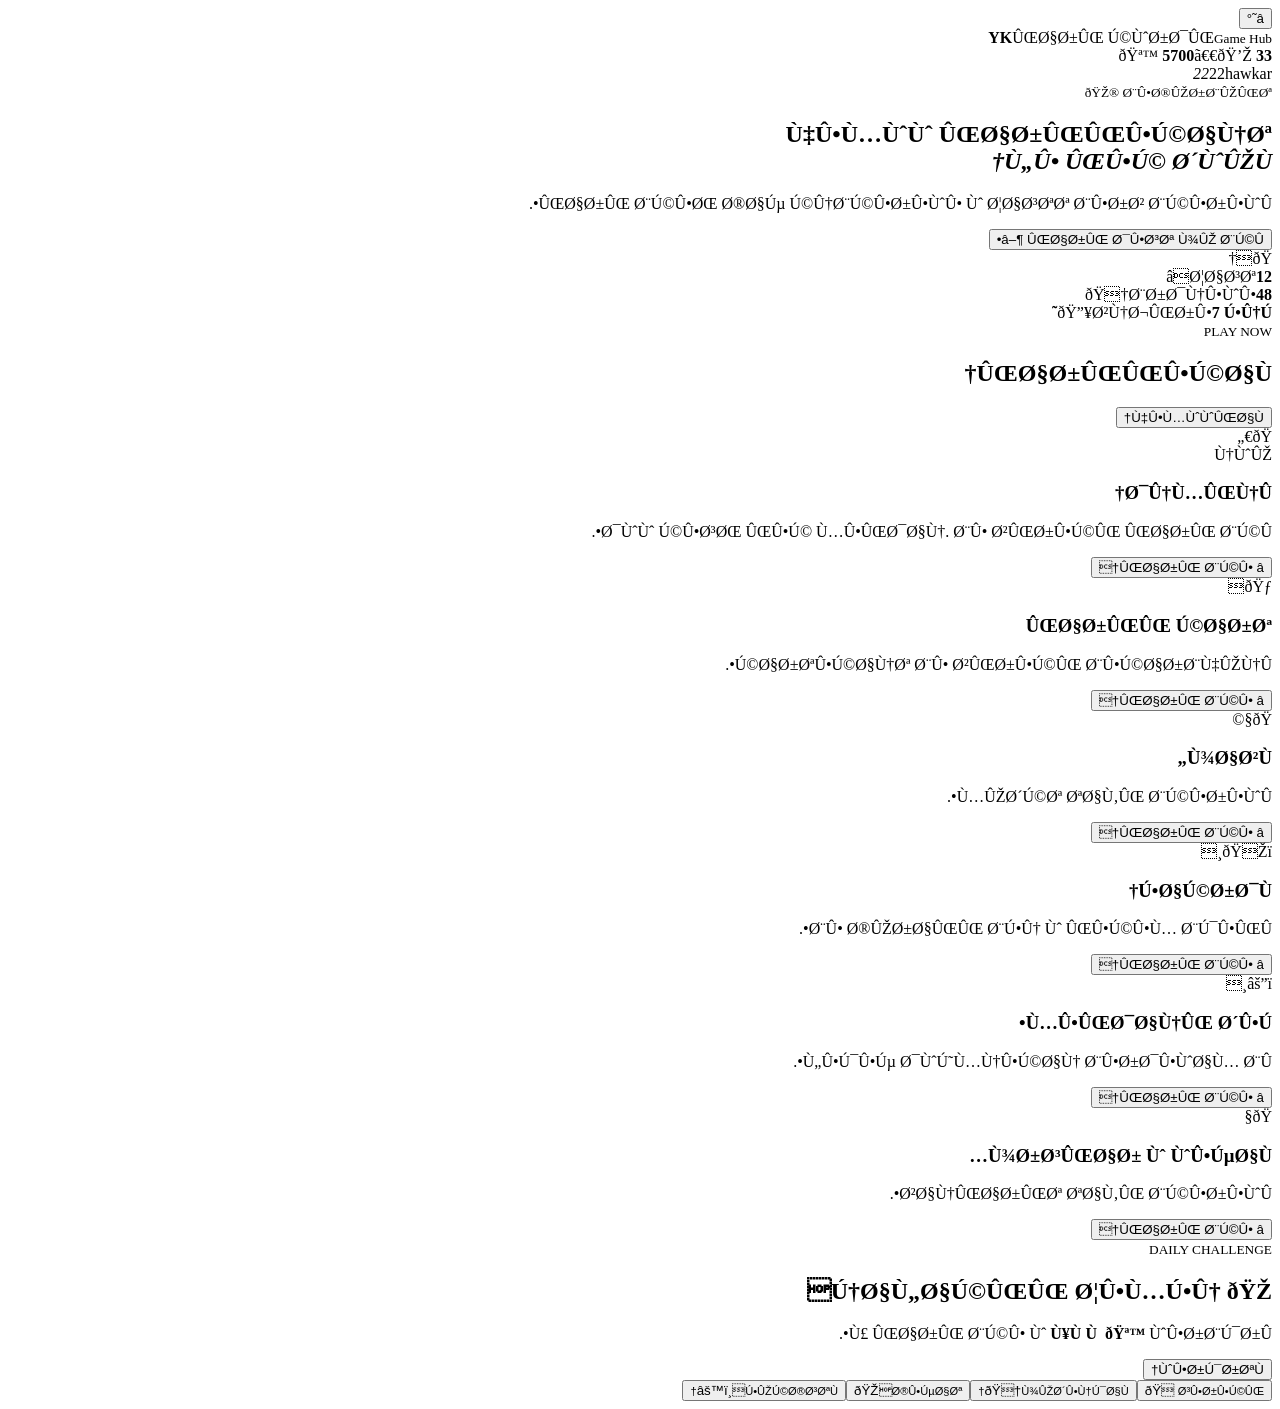
==== index.html @ a03d908a "Add initial HTML structure for game hub" ====
<!doctype html><html lang="ckb" dir="rtl"><head><meta charset="utf-8"><meta name="viewport" content="width=device-width,initial-scale=1"><title>ÛŒØ§Ø±ÛŒ Ú©ÙˆØ±Ø¯ÛŒ</title><link rel="stylesheet" href="style.css"></head><body><div class="app"><header><button class="circle" id="menu">â˜°</button><div class="brand"><b>YK</b><span>ÛŒØ§Ø±ÛŒ Ú©ÙˆØ±Ø¯ÛŒ<small>Game Hub</small></span></div><div class="wallet">ðŸª™ <strong id="coins">5700</strong>ã€€ðŸ’Ž <strong>33</strong></div><div class="user"><i>22</i><span>22hawkar</span></div></header><main><section class="hero"><div><small>ðŸŽ® Ø¨Û•Ø®ÛŽØ±Ø¨ÛŽÛŒØª</small><h1>Ù‡Û•Ù…ÙˆÙˆ ÛŒØ§Ø±ÛŒÛŒÛ•Ú©Ø§Ù†Øª<br><em>Ù„Û• ÛŒÛ•Ú© Ø´ÙˆÛŽÙ†</em></h1><p>ÛŒØ§Ø±ÛŒ Ø¨Ú©Û•ØŒ Ø®Ø§Úµ Ú©Û†Ø¨Ú©Û•Ø±Û•ÙˆÛ• Ùˆ Ø¦Ø§Ø³ØªØª Ø¨Û•Ø±Ø² Ø¨Ú©Û•Ø±Û•ÙˆÛ•.</p><button class="gold" onclick="document.querySelector('#games').scrollIntoView({behavior:'smooth'})">â–¶ ÛŒØ§Ø±ÛŒ Ø¯Û•Ø³Øª Ù¾ÛŽ Ø¨Ú©Û•</button></div><div class="trophy">ðŸ†</div></section><section class="stats"><div>â­<span>Ø¦Ø§Ø³Øª<strong>12</strong></span></div><div>ðŸ†<span>Ø¨Ø±Ø¯Ù†Û•ÙˆÛ•<strong>48</strong></span></div><div>ðŸ”¥<span>Ø²Ù†Ø¬ÛŒØ±Û•<strong>7 Ú•Û†Ú˜</strong></span></div></section><section id="games"><div class="title"><div><small>PLAY NOW</small><h2>ÛŒØ§Ø±ÛŒÛŒÛ•Ú©Ø§Ù†</h2></div><button class="filter">Ù‡Û•Ù…ÙˆÙˆÛŒØ§Ù†</button></div><div class="grid"><article class="card green"><div class="icon">ðŸ€„</div><label>Ù†ÙˆÛŽ</label><h3>Ø¯Û†Ù…ÛŒÙ†Û†</h3><p>Ø¯ÙˆÙˆ Ú©Û•Ø³ØŒ ÛŒÛ•Ú© Ù…Û•ÛŒØ¯Ø§Ù†. Ø¨Û• Ø²ÛŒØ±Û•Ú©ÛŒ ÛŒØ§Ø±ÛŒ Ø¨Ú©Û•.</p><button onclick="play('Ø¯Û†Ù…ÛŒÙ†Û†')">ÛŒØ§Ø±ÛŒ Ø¨Ú©Û• â†</button></article><article class="card"><div class="icon">ðŸƒ</div><h3>ÛŒØ§Ø±ÛŒÛŒ Ú©Ø§Ø±Øª</h3><p>Ú©Ø§Ø±ØªÛ•Ú©Ø§Ù†Øª Ø¨Û• Ø²ÛŒØ±Û•Ú©ÛŒ Ø¨Û•Ú©Ø§Ø±Ø¨Ù‡ÛŽÙ†Û•.</p><button onclick="play('Ú©Ø§Ø±Øª')">ÛŒØ§Ø±ÛŒ Ø¨Ú©Û• â†</button></article><article class="card"><div class="icon">ðŸ§©</div><h3>Ù¾Ø§Ø²Ù„</h3><p>Ù…ÛŽØ´Ú©Øª ØªØ§Ù‚ÛŒ Ø¨Ú©Û•Ø±Û•ÙˆÛ•.</p><button onclick="play('Ù¾Ø§Ø²Ù„')">ÛŒØ§Ø±ÛŒ Ø¨Ú©Û• â†</button></article><article class="card"><div class="icon">ðŸŽï¸</div><h3>Ú•Ø§Ú©Ø±Ø¯Ù†</h3><p>Ø¨Û• Ø®ÛŽØ±Ø§ÛŒÛŒ Ø¨Ú•Û† Ùˆ ÛŒÛ•Ú©Û•Ù… Ø¨Ú¯Û•ÛŒÛ•.</p><button onclick="play('Ú•Ø§Ú©Ø±Ø¯Ù†')">ÛŒØ§Ø±ÛŒ Ø¨Ú©Û• â†</button></article><article class="card"><div class="icon">âš”ï¸</div><h3>Ù…Û•ÛŒØ¯Ø§Ù†ÛŒ Ø´Û•Ú•</h3><p>Ù„Û•Ú¯Û•Úµ Ø¯ÙˆÚ˜Ù…Ù†Û•Ú©Ø§Ù† Ø¨Û•Ø±Ø¯Û•ÙˆØ§Ù… Ø¨Û•.</p><button onclick="play('Ø´Û•Ú•')">ÛŒØ§Ø±ÛŒ Ø¨Ú©Û• â†</button></article><article class="card"><div class="icon">ðŸ§ </div><h3>Ù¾Ø±Ø³ÛŒØ§Ø± Ùˆ ÙˆÛ•ÚµØ§Ù…</h3><p>Ø²Ø§Ù†ÛŒØ§Ø±ÛŒØª ØªØ§Ù‚ÛŒ Ø¨Ú©Û•Ø±Û•ÙˆÛ•.</p><button onclick="play('Quiz')">ÛŒØ§Ø±ÛŒ Ø¨Ú©Û• â†</button></article></div></section><section class="daily"><div><small>DAILY CHALLENGE</small><h2>Ú†Ø§Ù„Ø§Ú©ÛŒÛŒ Ø¦Û•Ù…Ú•Û† ðŸŽ</h2><p>Ù£ ÛŒØ§Ø±ÛŒ Ø¨Ú©Û• Ùˆ <b>Ù¥Ù Ù  ðŸª™</b> ÙˆÛ•Ø±Ø¨Ú¯Ø±Û•.</p></div><div class="bar"><i id="bar"></i></div><button class="gold" onclick="reward()">ÙˆÛ•Ø±Ú¯Ø±ØªÙ†</button></section></main><nav><button class="active">ðŸ <small>Ø³Û•Ø±Û•Ú©ÛŒ</small></button><button>ðŸ†<small>Ù¾ÛŽØ´Û•Ù†Ú¯Ø§Ù†</small></button><button>ðŸŽ<small>Ø®Û•ÚµØ§Øª</small></button><button>âš™ï¸<small>Ú•ÛŽÚ©Ø®Ø³ØªÙ†</small></button></nav><div id="toast"></div></div><script src="app.js"></script></body></html>
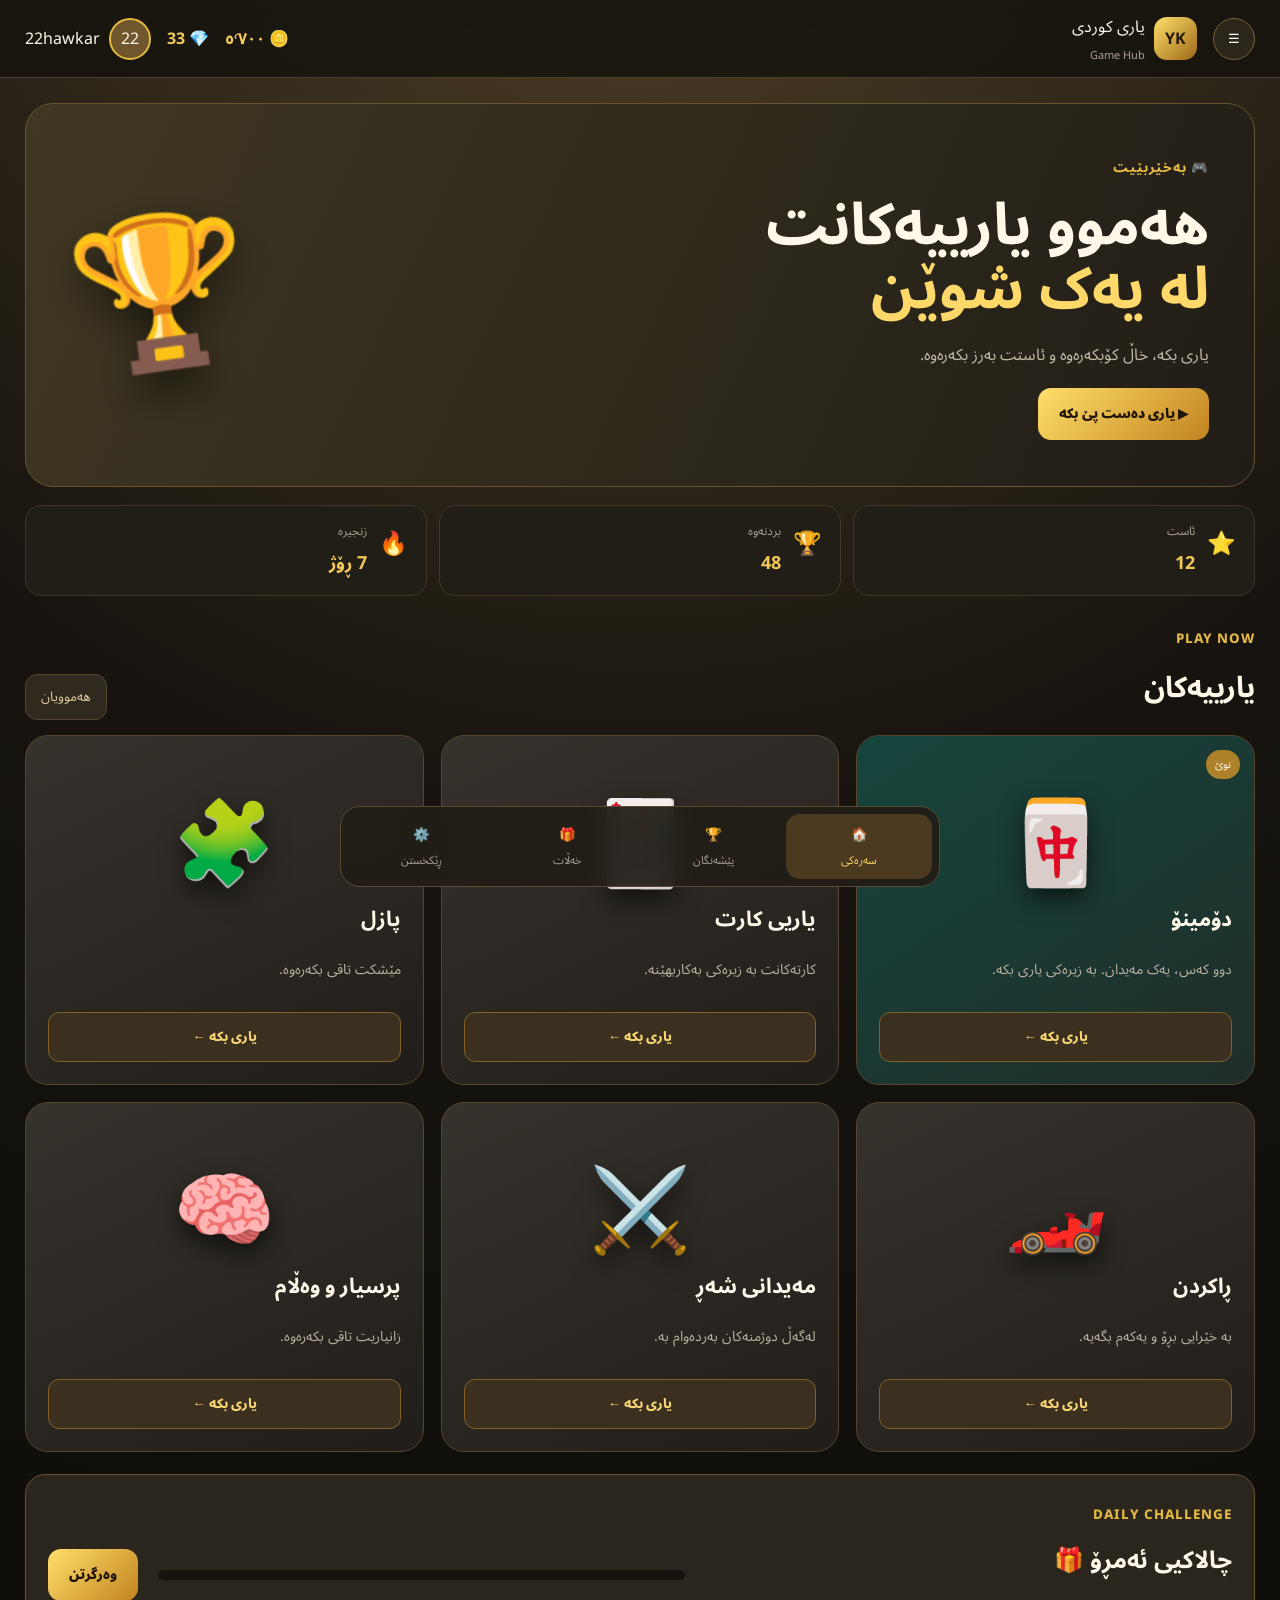
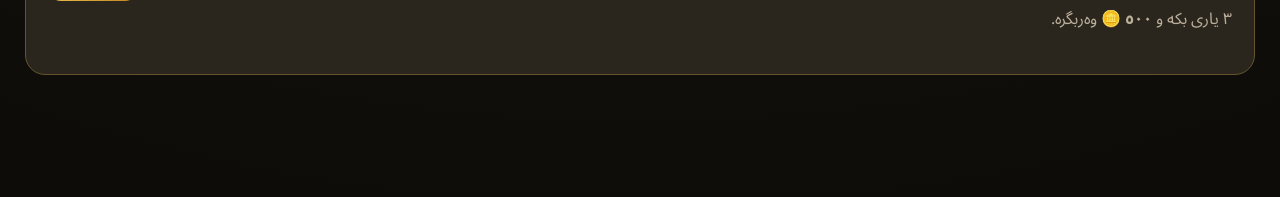
==== commit dc6eb0a1: "Add files via upload" ====
--- a/index.html
+++ b/index.html
@@ -1 +1 @@
-<!doctype html><html lang="ckb" dir="rtl"><head><meta charset="utf-8"><meta name="viewport" content="width=device-width,initial-scale=1"><title>ÛŒØ§Ø±ÛŒ Ú©ÙˆØ±Ø¯ÛŒ</title><link rel="stylesheet" href="style.css"></head><body><div class="app"><header><button class="circle" id="menu">â˜°</button><div class="brand"><b>YK</b><span>ÛŒØ§Ø±ÛŒ Ú©ÙˆØ±Ø¯ÛŒ<small>Game Hub</small></span></div><div class="wallet">ðŸª™ <strong id="coins">5700</strong>ã€€ðŸ’Ž <strong>33</strong></div><div class="user"><i>22</i><span>22hawkar</span></div></header><main><section class="hero"><div><small>ðŸŽ® Ø¨Û•Ø®ÛŽØ±Ø¨ÛŽÛŒØª</small><h1>Ù‡Û•Ù…ÙˆÙˆ ÛŒØ§Ø±ÛŒÛŒÛ•Ú©Ø§Ù†Øª<br><em>Ù„Û• ÛŒÛ•Ú© Ø´ÙˆÛŽÙ†</em></h1><p>ÛŒØ§Ø±ÛŒ Ø¨Ú©Û•ØŒ Ø®Ø§Úµ Ú©Û†Ø¨Ú©Û•Ø±Û•ÙˆÛ• Ùˆ Ø¦Ø§Ø³ØªØª Ø¨Û•Ø±Ø² Ø¨Ú©Û•Ø±Û•ÙˆÛ•.</p><button class="gold" onclick="document.querySelector('#games').scrollIntoView({behavior:'smooth'})">â–¶ ÛŒØ§Ø±ÛŒ Ø¯Û•Ø³Øª Ù¾ÛŽ Ø¨Ú©Û•</button></div><div class="trophy">ðŸ†</div></section><section class="stats"><div>â­<span>Ø¦Ø§Ø³Øª<strong>12</strong></span></div><div>ðŸ†<span>Ø¨Ø±Ø¯Ù†Û•ÙˆÛ•<strong>48</strong></span></div><div>ðŸ”¥<span>Ø²Ù†Ø¬ÛŒØ±Û•<strong>7 Ú•Û†Ú˜</strong></span></div></section><section id="games"><div class="title"><div><small>PLAY NOW</small><h2>ÛŒØ§Ø±ÛŒÛŒÛ•Ú©Ø§Ù†</h2></div><button class="filter">Ù‡Û•Ù…ÙˆÙˆÛŒØ§Ù†</button></div><div class="grid"><article class="card green"><div class="icon">ðŸ€„</div><label>Ù†ÙˆÛŽ</label><h3>Ø¯Û†Ù…ÛŒÙ†Û†</h3><p>Ø¯ÙˆÙˆ Ú©Û•Ø³ØŒ ÛŒÛ•Ú© Ù…Û•ÛŒØ¯Ø§Ù†. Ø¨Û• Ø²ÛŒØ±Û•Ú©ÛŒ ÛŒØ§Ø±ÛŒ Ø¨Ú©Û•.</p><button onclick="play('Ø¯Û†Ù…ÛŒÙ†Û†')">ÛŒØ§Ø±ÛŒ Ø¨Ú©Û• â†</button></article><article class="card"><div class="icon">ðŸƒ</div><h3>ÛŒØ§Ø±ÛŒÛŒ Ú©Ø§Ø±Øª</h3><p>Ú©Ø§Ø±ØªÛ•Ú©Ø§Ù†Øª Ø¨Û• Ø²ÛŒØ±Û•Ú©ÛŒ Ø¨Û•Ú©Ø§Ø±Ø¨Ù‡ÛŽÙ†Û•.</p><button onclick="play('Ú©Ø§Ø±Øª')">ÛŒØ§Ø±ÛŒ Ø¨Ú©Û• â†</button></article><article class="card"><div class="icon">ðŸ§©</div><h3>Ù¾Ø§Ø²Ù„</h3><p>Ù…ÛŽØ´Ú©Øª ØªØ§Ù‚ÛŒ Ø¨Ú©Û•Ø±Û•ÙˆÛ•.</p><button onclick="play('Ù¾Ø§Ø²Ù„')">ÛŒØ§Ø±ÛŒ Ø¨Ú©Û• â†</button></article><article class="card"><div class="icon">ðŸŽï¸</div><h3>Ú•Ø§Ú©Ø±Ø¯Ù†</h3><p>Ø¨Û• Ø®ÛŽØ±Ø§ÛŒÛŒ Ø¨Ú•Û† Ùˆ ÛŒÛ•Ú©Û•Ù… Ø¨Ú¯Û•ÛŒÛ•.</p><button onclick="play('Ú•Ø§Ú©Ø±Ø¯Ù†')">ÛŒØ§Ø±ÛŒ Ø¨Ú©Û• â†</button></article><article class="card"><div class="icon">âš”ï¸</div><h3>Ù…Û•ÛŒØ¯Ø§Ù†ÛŒ Ø´Û•Ú•</h3><p>Ù„Û•Ú¯Û•Úµ Ø¯ÙˆÚ˜Ù…Ù†Û•Ú©Ø§Ù† Ø¨Û•Ø±Ø¯Û•ÙˆØ§Ù… Ø¨Û•.</p><button onclick="play('Ø´Û•Ú•')">ÛŒØ§Ø±ÛŒ Ø¨Ú©Û• â†</button></article><article class="card"><div class="icon">ðŸ§ </div><h3>Ù¾Ø±Ø³ÛŒØ§Ø± Ùˆ ÙˆÛ•ÚµØ§Ù…</h3><p>Ø²Ø§Ù†ÛŒØ§Ø±ÛŒØª ØªØ§Ù‚ÛŒ Ø¨Ú©Û•Ø±Û•ÙˆÛ•.</p><button onclick="play('Quiz')">ÛŒØ§Ø±ÛŒ Ø¨Ú©Û• â†</button></article></div></section><section class="daily"><div><small>DAILY CHALLENGE</small><h2>Ú†Ø§Ù„Ø§Ú©ÛŒÛŒ Ø¦Û•Ù…Ú•Û† ðŸŽ</h2><p>Ù£ ÛŒØ§Ø±ÛŒ Ø¨Ú©Û• Ùˆ <b>Ù¥Ù Ù  ðŸª™</b> ÙˆÛ•Ø±Ø¨Ú¯Ø±Û•.</p></div><div class="bar"><i id="bar"></i></div><button class="gold" onclick="reward()">ÙˆÛ•Ø±Ú¯Ø±ØªÙ†</button></section></main><nav><button class="active">ðŸ <small>Ø³Û•Ø±Û•Ú©ÛŒ</small></button><button>ðŸ†<small>Ù¾ÛŽØ´Û•Ù†Ú¯Ø§Ù†</small></button><button>ðŸŽ<small>Ø®Û•ÚµØ§Øª</small></button><button>âš™ï¸<small>Ú•ÛŽÚ©Ø®Ø³ØªÙ†</small></button></nav><div id="toast"></div></div><script src="app.js"></script></body></html>
+<!doctype html><html lang="ckb" dir="rtl"><head><meta charset="utf-8"><meta name="viewport" content="width=device-width,initial-scale=1"><title>یاری کوردی</title><link rel="stylesheet" href="style.css"></head><body><div class="app"><header><button class="circle" id="menu">☰</button><div class="brand"><b>YK</b><span>یاری کوردی<small>Game Hub</small></span></div><div class="wallet">🪙 <strong id="coins">5700</strong>　💎 <strong>33</strong></div><div class="user"><i>22</i><span>22hawkar</span></div></header><main><section class="hero"><div><small>🎮 بەخێربێیت</small><h1>هەموو یارییەکانت<br><em>لە یەک شوێن</em></h1><p>یاری بکە، خاڵ کۆبکەرەوە و ئاستت بەرز بکەرەوە.</p><button class="gold" onclick="document.querySelector('#games').scrollIntoView({behavior:'smooth'})">▶ یاری دەست پێ بکە</button></div><div class="trophy">🏆</div></section><section class="stats"><div>⭐<span>ئاست<strong>12</strong></span></div><div>🏆<span>بردنەوە<strong>48</strong></span></div><div>🔥<span>زنجیرە<strong>7 ڕۆژ</strong></span></div></section><section id="games"><div class="title"><div><small>PLAY NOW</small><h2>یارییەکان</h2></div><button class="filter">هەموویان</button></div><div class="grid"><article class="card green"><div class="icon">🀄</div><label>نوێ</label><h3>دۆمینۆ</h3><p>دوو کەس، یەک مەیدان. بە زیرەکی یاری بکە.</p><button onclick="play('دۆمینۆ')">یاری بکە ←</button></article><article class="card"><div class="icon">🃏</div><h3>یاریی کارت</h3><p>کارتەکانت بە زیرەکی بەکاربهێنە.</p><button onclick="play('کارت')">یاری بکە ←</button></article><article class="card"><div class="icon">🧩</div><h3>پازل</h3><p>مێشکت تاقی بکەرەوە.</p><button onclick="play('پازل')">یاری بکە ←</button></article><article class="card"><div class="icon">🏎️</div><h3>ڕاکردن</h3><p>بە خێرایی بڕۆ و یەکەم بگەیە.</p><button onclick="play('ڕاکردن')">یاری بکە ←</button></article><article class="card"><div class="icon">⚔️</div><h3>مەیدانی شەڕ</h3><p>لەگەڵ دوژمنەکان بەردەوام بە.</p><button onclick="play('شەڕ')">یاری بکە ←</button></article><article class="card"><div class="icon">🧠</div><h3>پرسیار و وەڵام</h3><p>زانیاریت تاقی بکەرەوە.</p><button onclick="play('Quiz')">یاری بکە ←</button></article></div></section><section class="daily"><div><small>DAILY CHALLENGE</small><h2>چالاکیی ئەمڕۆ 🎁</h2><p>٣ یاری بکە و <b>٥٠٠ 🪙</b> وەربگرە.</p></div><div class="bar"><i id="bar"></i></div><button class="gold" onclick="reward()">وەرگرتن</button></section></main><nav><button class="active">🏠<small>سەرەکی</small></button><button>🏆<small>پێشەنگان</small></button><button>🎁<small>خەڵات</small></button><button>⚙️<small>ڕێکخستن</small></button></nav><div id="toast"></div></div><script src="app.js"></script></body></html>
--- a/style.css
+++ b/style.css
@@ -0,0 +1 @@
+@import url('https://fonts.googleapis.com/css2?family=Noto+Sans+Arabic:wght@400;600;700;800&display=swap');*{box-sizing:border-box}body{margin:0;background:radial-gradient(circle at 50% -10%,#514128,#17140f 48%,#0d0c09);color:#fff8e8;font-family:'Noto Sans Arabic',sans-serif}.app{max-width:1400px;margin:auto;padding-bottom:100px}header{height:78px;display:flex;align-items:center;gap:16px;padding:0 25px;background:#15130ed9;border-bottom:1px solid #4c412e;position:sticky;top:0;z-index:5;backdrop-filter:blur(12px)}button{font-family:inherit;cursor:pointer}.circle{width:42px;height:42px;border-radius:50%;border:1px solid #76633b;background:#2b251a;color:white}.brand{display:flex;gap:9px;align-items:center}.brand>b{width:43px;height:43px;border-radius:13px;display:grid;place-items:center;background:linear-gradient(135deg,#ffe06a,#9e6818);color:#24190a}.brand small{display:block;color:#aaa08d;font-size:11px}.wallet{margin-right:auto;color:#f4cb5b}.user{display:flex;gap:9px;align-items:center}.user i{font-style:normal;background:#70562d;border:2px solid #e4b93e;border-radius:50%;width:42px;height:42px;display:grid;place-items:center}.hero{margin:25px 25px 18px;padding:38px 45px;border:1px solid #665431;border-radius:28px;min-height:295px;background:linear-gradient(115deg,#403722,#201d17);display:flex;justify-content:space-between;align-items:center;overflow:hidden}.hero small,.daily small,.title small{color:#e3b744;font-weight:800;letter-spacing:1px}.hero h1{font-size:clamp(34px,5vw,58px);line-height:1.1;margin:10px 0}.hero em{font-style:normal;color:#ffd86a}.hero p{color:#c3b9a8}.trophy{font-size:145px;filter:drop-shadow(0 20px 20px #0008);transform:rotate(-8deg)}.gold{border:0;border-radius:13px;padding:12px 21px;background:linear-gradient(135deg,#ffdf6b,#c38320);color:#211709;font-weight:900}.stats{margin:0 25px 25px;display:grid;grid-template-columns:repeat(3,1fr);gap:12px}.stats div{background:#211d17;border:1px solid #403727;border-radius:16px;padding:13px 18px;font-size:23px;display:flex;gap:12px}.stats span{font-size:12px;color:#aaa08f}.stats strong{display:block;color:#f2c958;font-size:18px}.title{margin:0 25px 15px;display:flex;justify-content:space-between;align-items:end}.title h2{margin:2px 0;font-size:29px}.filter{background:#30291e;color:#dbc89e;border:1px solid #55472e;border-radius:12px;padding:8px 15px}.grid{padding:0 25px;display:grid;grid-template-columns:repeat(3,1fr);gap:17px}.card{position:relative;min-height:315px;padding:22px;border:1px solid #55462c;border-radius:23px;background:linear-gradient(155deg,#36322c,#211e19);overflow:hidden;transition:.2s}.card:hover{transform:translateY(-5px);border-color:#bd923a}.card.green{background:linear-gradient(145deg,#15453d,#202d29)}.card label{position:absolute;top:14px;right:14px;background:#ad8129;padding:3px 9px;border-radius:15px;font-size:11px}.icon{height:135px;display:grid;place-items:center;font-size:82px;filter:drop-shadow(0 10px 12px #0009)}.card h3{font-size:21px;margin:4px 0}.card p{color:#b9af9e;font-size:14px;min-height:43px}.card>button{width:100%;padding:10px;border-radius:11px;border:1px solid #806128;background:#3b3020;color:#f7d474;font-weight:800}.daily{margin:22px 25px;border:1px solid #665431;border-radius:20px;background:#2b261d;padding:22px;display:grid;grid-template-columns:1fr 1fr auto;gap:20px;align-items:center}.daily h2{margin:4px 0}.daily p{color:#bcb09d}.bar{height:10px;background:#17140f;border-radius:20px;overflow:hidden}.bar i{display:block;height:100%;width:66%;background:linear-gradient(90deg,#d89c2d,#ffe27a)}nav{position:fixed;bottom:13px;left:50%;transform:translateX(-50%);width:min(600px,92vw);padding:7px;display:grid;grid-template-columns:repeat(4,1fr);background:#211d17ee;border:1px solid #5a4a31;border-radius:20px;z-index:8;backdrop-filter:blur(15px)}nav button{background:none;border:0;color:#aaa08e;border-radius:14px;padding:7px}nav button.active{background:#4b3a20;color:#ffd765}nav small{display:block}#toast{position:fixed;top:92px;left:50%;transform:translate(-50%,-20px);opacity:0;background:#f0c75d;color:#211709;padding:11px 19px;border-radius:12px;font-weight:800;transition:.2s;z-index:10}#toast.show{opacity:1;transform:translate(-50%,0)}@media(max-width:800px){.grid{grid-template-columns:repeat(2,1fr)}.hero{padding:28px}.trophy{font-size:90px}.daily{grid-template-columns:1fr}}@media(max-width:550px){header{padding:0 10px}.user span{display:none}.wallet{font-size:12px}.hero{margin:14px;min-height:260px}.trophy{display:none}.stats{margin:0 14px 20px}.grid{padding:0 14px;grid-template-columns:1fr}.title{margin:0 14px 14px}.daily{margin:18px 14px}.brand span{font-size:13px}}
